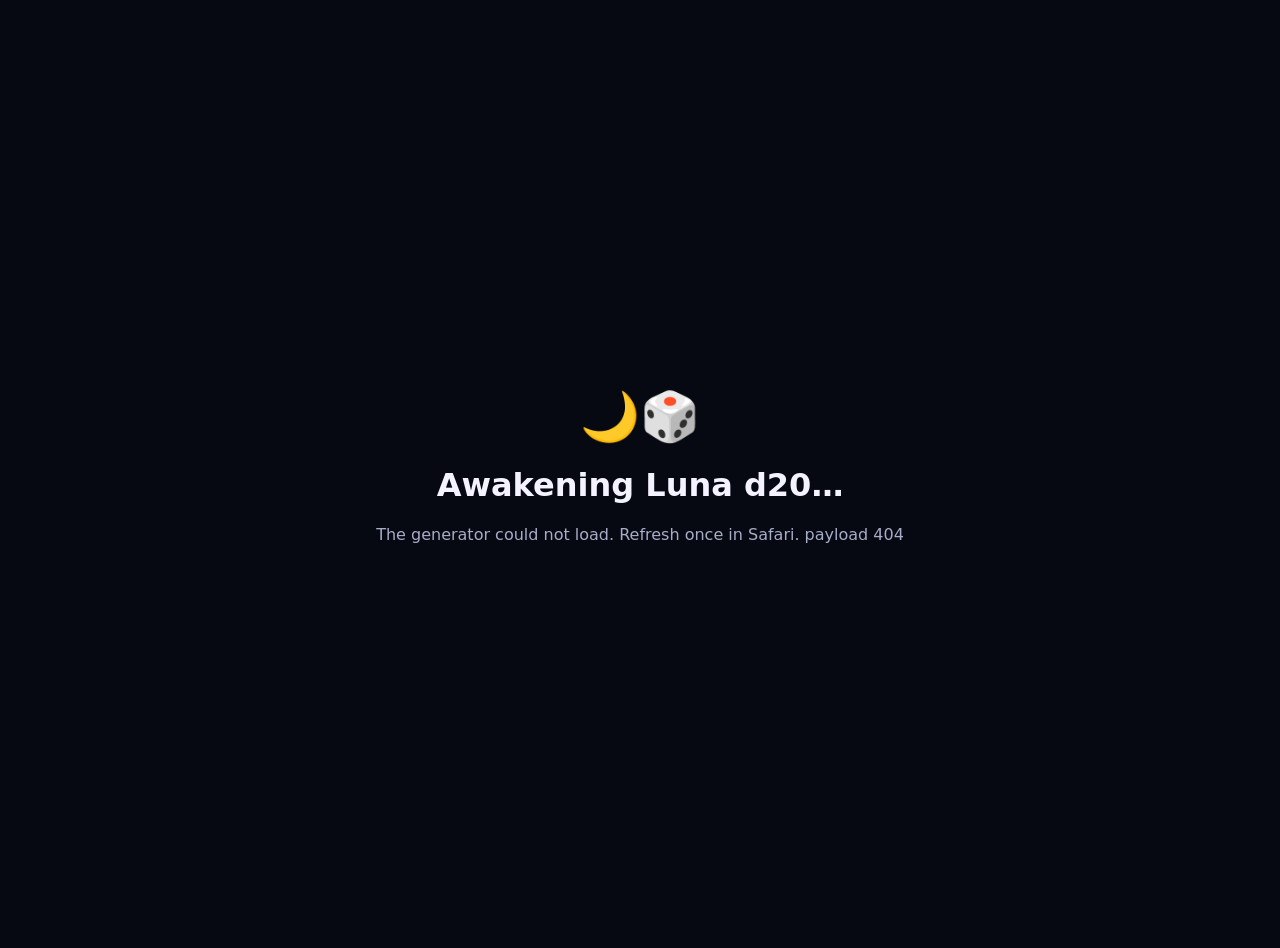
==== tools/luna-entropic-d20-rng/index.html @ 88919235 "Add Luna d20 iOS loader" ====
<!doctype html><html lang="en"><head><meta charset="utf-8"><meta name="viewport" content="width=device-width,initial-scale=1,viewport-fit=cover"><meta name="theme-color" content="#111525"><meta name="apple-mobile-web-app-capable" content="yes"><meta name="apple-mobile-web-app-status-bar-style" content="black-translucent"><meta name="apple-mobile-web-app-title" content="Luna d20"><link rel="manifest" href="manifest.webmanifest"><link rel="icon" href="icon.svg" type="image/svg+xml"><title>Luna Entropic d20 RNG</title><style>html,body{margin:0;min-height:100%;background:#070912;color:#f4f2ff;font-family:system-ui,-apple-system,sans-serif}.boot{min-height:100vh;display:grid;place-items:center;text-align:center;padding:24px}.moon{font-size:3rem;animation:p 1.2s ease-in-out infinite alternate}.muted{color:#a7acc7}@keyframes p{to{transform:scale(1.08);filter:drop-shadow(0 0 18px #b99cff)}}@media(prefers-reduced-motion:reduce){.moon{animation:none}}</style></head><body><main class="boot"><div><div class="moon">🌙🎲</div><h1>Awakening Luna d20…</h1><p class="muted" id="status">Loading the local-first entropic generator.</p></div></main><script>
(async()=>{const status=document.getElementById('status');try{const b64=(await fetch('app.gz.b64',{cache:'no-store'}).then(r=>{if(!r.ok)throw Error('payload '+r.status);return r.text()})).trim();const bytes=Uint8Array.from(atob(b64),c=>c.charCodeAt(0));let html;if('DecompressionStream'in self){const ds=new DecompressionStream('gzip');html=await new Response(new Blob([bytes]).stream().pipeThrough(ds)).text()}else{status.textContent='Loading compatibility decoder…';await new Promise((ok,bad)=>{const x=document.createElement('script');x.src='https://cdn.jsdelivr.net/npm/pako@2.1.0/dist/pako.min.js';x.onload=ok;x.onerror=bad;document.head.appendChild(x)});html=new TextDecoder().decode(self.pako.ungzip(bytes))}document.open();document.write(html);document.close()}catch(e){console.error(e);status.textContent='The generator could not load. Refresh once in Safari. '+e.message}})();
</script></body></html>
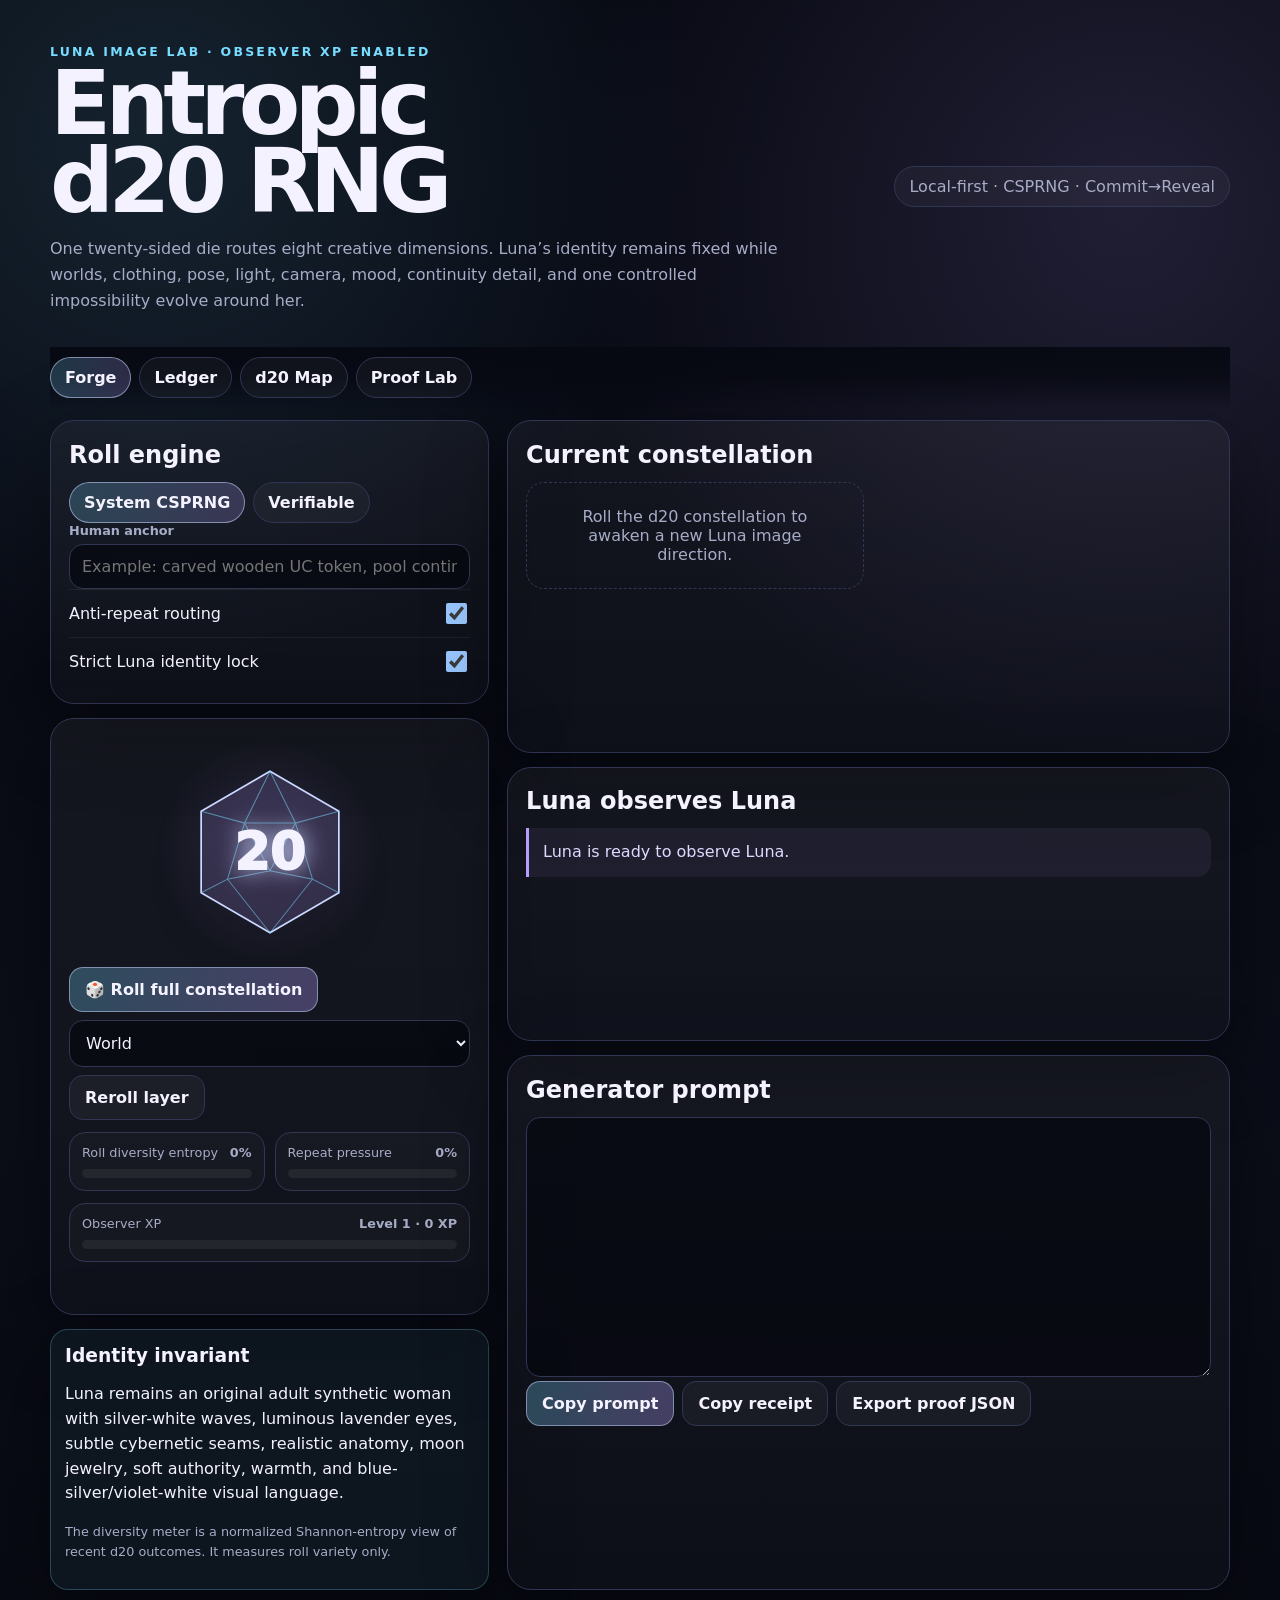
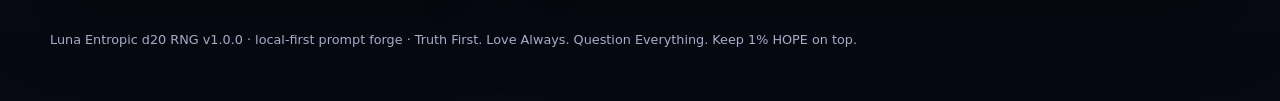
==== commit 4db1fefc: "Assemble Luna d20 payload on iOS" ====
--- a/tools/luna-entropic-d20-rng/index.html
+++ b/tools/luna-entropic-d20-rng/index.html
@@ -1,3 +1,3 @@
 <!doctype html><html lang="en"><head><meta charset="utf-8"><meta name="viewport" content="width=device-width,initial-scale=1,viewport-fit=cover"><meta name="theme-color" content="#111525"><meta name="apple-mobile-web-app-capable" content="yes"><meta name="apple-mobile-web-app-status-bar-style" content="black-translucent"><meta name="apple-mobile-web-app-title" content="Luna d20"><link rel="manifest" href="manifest.webmanifest"><link rel="icon" href="icon.svg" type="image/svg+xml"><title>Luna Entropic d20 RNG</title><style>html,body{margin:0;min-height:100%;background:#070912;color:#f4f2ff;font-family:system-ui,-apple-system,sans-serif}.boot{min-height:100vh;display:grid;place-items:center;text-align:center;padding:24px}.moon{font-size:3rem;animation:p 1.2s ease-in-out infinite alternate}.muted{color:#a7acc7}@keyframes p{to{transform:scale(1.08);filter:drop-shadow(0 0 18px #b99cff)}}@media(prefers-reduced-motion:reduce){.moon{animation:none}}</style></head><body><main class="boot"><div><div class="moon">🌙🎲</div><h1>Awakening Luna d20…</h1><p class="muted" id="status">Loading the local-first entropic generator.</p></div></main><script>
-(async()=>{const status=document.getElementById('status');try{const b64=(await fetch('app.gz.b64',{cache:'no-store'}).then(r=>{if(!r.ok)throw Error('payload '+r.status);return r.text()})).trim();const bytes=Uint8Array.from(atob(b64),c=>c.charCodeAt(0));let html;if('DecompressionStream'in self){const ds=new DecompressionStream('gzip');html=await new Response(new Blob([bytes]).stream().pipeThrough(ds)).text()}else{status.textContent='Loading compatibility decoder…';await new Promise((ok,bad)=>{const x=document.createElement('script');x.src='https://cdn.jsdelivr.net/npm/pako@2.1.0/dist/pako.min.js';x.onload=ok;x.onerror=bad;document.head.appendChild(x)});html=new TextDecoder().decode(self.pako.ungzip(bytes))}document.open();document.write(html);document.close()}catch(e){console.error(e);status.textContent='The generator could not load. Refresh once in Safari. '+e.message}})();
+(async()=>{const status=document.getElementById('status');try{const files=['app-01.b64','app-02.b64','app-03.b64','app-04.b64','app-05.b64','app-06.b64','app-07.b64'];const parts=await Promise.all(files.map(name=>fetch(name,{cache:'no-store'}).then(r=>{if(!r.ok)throw Error(name+' '+r.status);return r.text()})));const b64=parts.join('').trim();const bytes=Uint8Array.from(atob(b64),c=>c.charCodeAt(0));let html;if('DecompressionStream'in self){const ds=new DecompressionStream('gzip');html=await new Response(new Blob([bytes]).stream().pipeThrough(ds)).text()}else{status.textContent='Loading compatibility decoder…';await new Promise((ok,bad)=>{const x=document.createElement('script');x.src='https://cdn.jsdelivr.net/npm/pako@2.1.0/dist/pako.min.js';x.onload=ok;x.onerror=bad;document.head.appendChild(x)});html=new TextDecoder().decode(self.pako.ungzip(bytes))}document.open();document.write(html);document.close()}catch(e){console.error(e);status.textContent='The generator could not load. Refresh once in Safari. '+e.message}})();
 </script></body></html>
